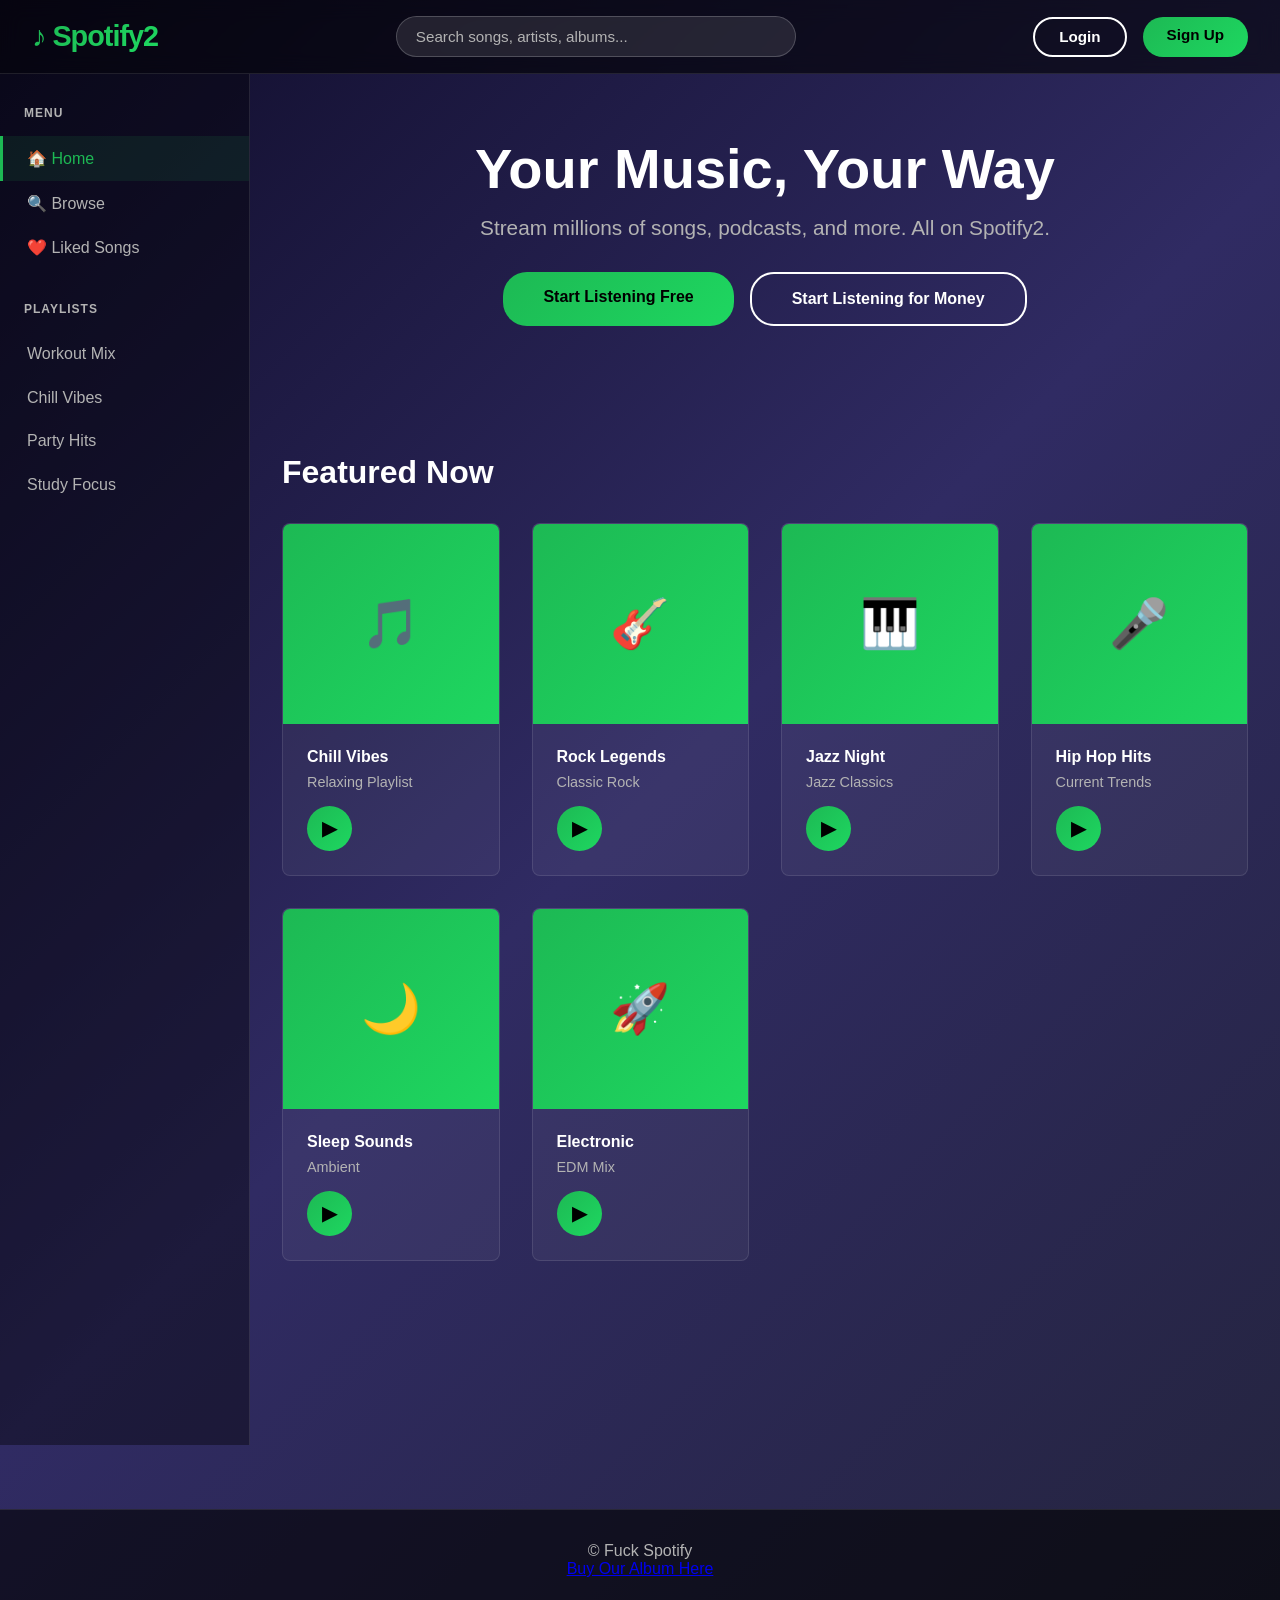
==== index.html @ 7fead693 "init" ====
<!DOCTYPE html>
<html lang="en">

<head>
    <meta charset="UTF-8">
    <meta name="viewport" content="width=device-width, initial-scale=1.0">
    <title>Spotify2 - Free Music Streaming Platform | Listen Online</title>
    <meta name="description"
        content="Spotify2 is a modern music streaming platform. Listen to millions of songs, create playlists, and discover new music. Fast, free, and easy to use music player.">
    <meta name="keywords"
        content="spotify2, spotify 2, music streaming, online music player, free music, music platform, listen to music, audio player, playlists, music discovery">
    <meta name="author" content="Spotify2">
    <meta name="robots" content="index, follow">
    <meta property="og:title" content="Spotify2 - Free Music Streaming Platform">
    <meta property="og:description"
        content="Listen to your favorite music with Spotify2. Stream songs, create playlists, and discover new artists.">
    <meta property="og:type" content="website">
    <meta property="og:url" content="https://spotify2.local">
    <link rel="canonical" href="https://spotify2.local">
    <style>
        * {
            margin: 0;
            padding: 0;
            box-sizing: border-box;
        }

        body {
            font-family: -apple-system, BlinkMacSystemFont, 'Segoe UI', Roboto, Oxygen, Ubuntu, Cantarell, sans-serif;
            background: linear-gradient(135deg, #0f0c29, #302b63, #24243e);
            color: #fff;
            min-height: 100vh;
            display: flex;
            flex-direction: column;
        }

        /* Header/Navigation Bar */
        header {
            background: rgba(0, 0, 0, 0.6);
            backdrop-filter: blur(10px);
            padding: 1rem 2rem;
            position: sticky;
            top: 0;
            z-index: 100;
            border-bottom: 1px solid rgba(255, 255, 255, 0.1);
        }

        .navbar {
            max-width: 100%;
            margin: 0 auto;
            display: flex;
            justify-content: space-between;
            align-items: center;
            gap: 2rem;
        }

        .search-container {
            flex: 1;
            max-width: 400px;
            position: relative;
        }

        .search-bar {
            width: 100%;
            padding: 0.7rem 1.2rem;
            background: rgba(255, 255, 255, 0.1);
            border: 1px solid rgba(255, 255, 255, 0.2);
            border-radius: 24px;
            color: #fff;
            font-size: 0.95rem;
            transition: all 0.3s ease;
        }

        .search-bar::placeholder {
            color: #b3b3b3;
        }

        .search-bar:focus {
            outline: none;
            background: rgba(255, 255, 255, 0.15);
            border-color: #1db954;
            box-shadow: 0 0 10px rgba(29, 185, 84, 0.3);
        }

        .search-dropdown {
            position: absolute;
            top: 100%;
            left: 0;
            right: 0;
            background: rgba(0, 0, 0, 0.95);
            border: 1px solid rgba(29, 185, 84, 0.3);
            border-radius: 8px;
            margin-top: 0.5rem;
            display: none;
            max-height: 300px;
            overflow-y: auto;
            z-index: 1000;
        }

        .search-dropdown.active {
            display: block;
        }

        .suggestion-item {
            padding: 0.8rem 1rem;
            color: #fff;
            cursor: pointer;
            border-bottom: 1px solid rgba(255, 255, 255, 0.1);
            transition: all 0.2s ease;
            text-decoration: none;
            display: flex;
            align-items: center;
            gap: 0.8rem;
        }

        .suggestion-item:last-child {
            border-bottom: none;
        }

        .suggestion-item:hover {
            background: rgba(29, 185, 84, 0.2);
            padding-left: 1.2rem;
        }

        .suggestion-icon {
            font-size: 1.2rem;
        }

        .suggestion-text {
            flex: 1;
        }

        .suggestion-title {
            font-weight: 600;
            margin-bottom: 0.2rem;
        }

        .suggestion-subtitle {
            font-size: 0.8rem;
            color: #b3b3b3;
        }

        .logo {
            font-size: 1.8rem;
            font-weight: 800;
            background: linear-gradient(135deg, #1db954, #1ed760);
            -webkit-background-clip: text;
            -webkit-text-fill-color: transparent;
            background-clip: text;
            letter-spacing: -1px;
            white-space: nowrap;
            text-decoration: none;
        }

        .main-wrapper {
            display: flex;
            flex: 1;
            overflow: hidden;
        }

        /* Sidebar */
        .sidebar {
            width: 250px;
            background: rgba(0, 0, 0, 0.4);
            border-right: 1px solid rgba(255, 255, 255, 0.1);
            padding: 2rem 0;
            overflow-y: auto;
        }

        .sidebar-section {
            margin-bottom: 2rem;
        }

        .sidebar-title {
            font-size: 0.75rem;
            text-transform: uppercase;
            color: #b3b3b3;
            letter-spacing: 1px;
            padding: 0 1.5rem;
            margin-bottom: 1rem;
            font-weight: 700;
        }

        .sidebar-link {
            display: block;
            padding: 0.8rem 1.5rem;
            color: #b3b3b3;
            text-decoration: none;
            transition: all 0.3s ease;
            border-left: 3px solid transparent;
            cursor: pointer;
        }

        .sidebar-link:hover {
            color: #fff;
            background: rgba(29, 185, 84, 0.1);
            border-left-color: #1db954;
        }

        .sidebar-link.active {
            color: #1db954;
            background: rgba(29, 185, 84, 0.1);
            border-left-color: #1db954;
        }

        /* Content wrapper */
        .content {
            flex: 1;
            overflow-y: auto;
            padding-bottom: 120px;
        }

        .nav-buttons {
            display: flex;
            gap: 1rem;
        }

        .btn {
            padding: 0.6rem 1.5rem;
            border: none;
            border-radius: 24px;
            font-weight: 600;
            cursor: pointer;
            transition: all 0.3s ease;
            font-size: 0.95rem;
            text-decoration: none;
            display: inline-block;
        }

        .btn-login {
            background: transparent;
            color: #fff;
            border: 2px solid #fff;
        }

        .btn-login:hover {
            background: #fff;
            color: #000;
            transform: scale(1.05);
        }

        .btn-signup {
            background: linear-gradient(135deg, #1db954, #1ed760);
            color: #000;
        }

        .btn-signup:hover {
            transform: scale(1.05);
            box-shadow: 0 8px 24px rgba(29, 185, 84, 0.4);
        }

        /* Hero Section */
        .hero {
            max-width: 1400px;
            margin: 0 auto;
            padding: 4rem 2rem;
            text-align: center;
        }

        .hero h1 {
            font-size: 3.5rem;
            font-weight: 900;
            margin-bottom: 1rem;
            line-height: 1.1;
        }

        .hero p {
            font-size: 1.3rem;
            color: #b3b3b3;
            margin-bottom: 2rem;
            max-width: 600px;
            margin-left: auto;
            margin-right: auto;
        }

        .cta-buttons {
            display: flex;
            gap: 1rem;
            justify-content: center;
            flex-wrap: wrap;
        }

        .btn-primary {
            padding: 1rem 2.5rem;
            background: linear-gradient(135deg, #1db954, #1ed760);
            color: #000;
            border: none;
            border-radius: 24px;
            font-weight: 700;
            font-size: 1rem;
            cursor: pointer;
            transition: all 0.3s ease;
            text-decoration: none;
            display: inline-block;
        }

        .btn-primary:hover {
            transform: scale(1.05);
            box-shadow: 0 12px 32px rgba(29, 185, 84, 0.5);
        }

        .btn-secondary {
            padding: 1rem 2.5rem;
            background: transparent;
            color: #fff;
            border: 2px solid #fff;
            border-radius: 24px;
            font-weight: 700;
            font-size: 1rem;
            cursor: pointer;
            transition: all 0.3s ease;
            text-decoration: none;
            display: inline-block;
        }

        .btn-secondary:hover {
            background: #fff;
            color: #000;
            transform: scale(1.05);
        }

        /* Featured Section */
        .featured {
            max-width: 1400px;
            margin: 4rem auto;
            padding: 0 2rem;
            width: 100%;
        }

        .section-title {
            font-size: 2rem;
            font-weight: 700;
            margin-bottom: 2rem;
        }

        .music-grid {
            display: grid;
            grid-template-columns: repeat(auto-fill, minmax(200px, 1fr));
            gap: 2rem;
        }

        .music-card {
            background: rgba(255, 255, 255, 0.05);
            border-radius: 8px;
            overflow: hidden;
            cursor: pointer;
            transition: all 0.3s ease;
            border: 1px solid rgba(255, 255, 255, 0.1);
            text-decoration: none;
            display: block;
        }

        .music-card:hover {
            background: rgba(255, 255, 255, 0.1);
            transform: translateY(-8px);
            box-shadow: 0 12px 32px rgba(29, 185, 84, 0.2);
        }

        .card-image {
            width: 100%;
            height: 200px;
            background: linear-gradient(135deg, #1db954, #1ed760);
            display: flex;
            align-items: center;
            justify-content: center;
            font-size: 3rem;
        }

        .card-info {
            padding: 1.5rem;
        }

        .card-title {
            font-weight: 700;
            margin-bottom: 0.5rem;
            font-size: 1rem;
            color: #fff;
        }

        .card-artist {
            color: #b3b3b3;
            font-size: 0.9rem;
            margin-bottom: 1rem;
        }

        .play-btn {
            background: linear-gradient(135deg, #1db954, #1ed760);
            color: #000;
            border: none;
            border-radius: 50%;
            width: 45px;
            height: 45px;
            font-size: 1.2rem;
            cursor: pointer;
            display: flex;
            align-items: center;
            justify-content: center;
            transition: all 0.3s ease;
            font-weight: bold;
        }

        .play-btn:hover {
            transform: scale(1.1);
        }

        /* Player Controls */
        .player {
            position: fixed;
            bottom: 0;
            left: 0;
            right: 0;
            background: rgba(0, 0, 0, 0.8);
            border-top: 1px solid rgba(255, 255, 255, 0.1);
            padding: 1rem 2rem;
            z-index: 200;
        }

        .player-content {
            max-width: 100%;
            margin: 0 auto;
            display: grid;
            grid-template-columns: 200px 1fr 200px;
            gap: 2rem;
            align-items: center;
        }

        .player-song-info {
            display: flex;
            gap: 1rem;
            align-items: center;
        }

        .player-album-art {
            width: 50px;
            height: 50px;
            background: linear-gradient(135deg, #1db954, #1ed760);
            border-radius: 4px;
            display: flex;
            align-items: center;
            justify-content: center;
            font-size: 1.5rem;
            flex-shrink: 0;
        }

        .player-song-details h4 {
            font-size: 0.95rem;
            margin-bottom: 0.2rem;
            font-weight: 600;
        }

        .player-song-details p {
            font-size: 0.8rem;
            color: #b3b3b3;
        }

        .player-controls {
            display: flex;
            flex-direction: column;
            gap: 0.5rem;
        }

        .controls-buttons {
            display: flex;
            justify-content: center;
            gap: 1.5rem;
            align-items: center;
        }

        .control-btn {
            background: transparent;
            border: none;
            color: #fff;
            cursor: pointer;
            font-size: 1.2rem;
            transition: all 0.3s ease;
            padding: 0.5rem;
        }

        .control-btn:hover {
            color: #1db954;
            transform: scale(1.1);
        }

        .play-pause-btn {
            width: 40px;
            height: 40px;
            background: linear-gradient(135deg, #1db954, #1ed760);
            color: #000;
            border-radius: 50%;
            font-size: 1rem;
            font-weight: bold;
        }

        .play-pause-btn:hover {
            color: #000;
        }

        .progress-bar {
            width: 100%;
            height: 4px;
            background: rgba(255, 255, 255, 0.2);
            border-radius: 2px;
            cursor: pointer;
            position: relative;
        }

        .progress-fill {
            height: 100%;
            background: linear-gradient(90deg, #1db954, #1ed760);
            border-radius: 2px;
            width: 35%;
        }

        .time-display {
            display: flex;
            justify-content: space-between;
            font-size: 0.75rem;
            color: #b3b3b3;
            margin-top: 0.3rem;
        }

        .player-right {
            display: flex;
            justify-content: flex-end;
            gap: 1rem;
            align-items: center;
        }

        .volume-control {
            display: flex;
            align-items: center;
            gap: 0.5rem;
        }

        .volume-slider {
            width: 80px;
            height: 4px;
            background: rgba(255, 255, 255, 0.2);
            border-radius: 2px;
            cursor: pointer;
        }

        /* Footer */
        footer {
            background: rgba(0, 0, 0, 0.6);
            padding: 2rem;
            text-align: center;
            color: #b3b3b3;
            margin-top: 4rem;
            border-top: 1px solid rgba(255, 255, 255, 0.1);
        }

        @media (max-width: 1024px) {
            .sidebar {
                width: 200px;
            }

            .search-container {
                max-width: 250px;
            }
        }

        @media (max-width: 768px) {
            .main-wrapper {
                flex-direction: column;
            }

            .sidebar {
                width: 100%;
                border-right: none;
                border-bottom: 1px solid rgba(255, 255, 255, 0.1);
                padding: 1rem 0;
                display: flex;
                overflow-x: auto;
                overflow-y: hidden;
                height: auto;
                display: none;
            }

            .sidebar-section {
                display: flex;
                gap: 2rem;
                margin-bottom: 0;
            }

            .sidebar-title {
                display: none;
            }

            .hero h1 {
                font-size: 2.5rem;
            }

            .music-grid {
                grid-template-columns: repeat(auto-fill, minmax(150px, 1fr));
                gap: 1rem;
            }

            .cta-buttons {
                flex-direction: column;
            }

            .btn-primary,
            .btn-secondary {
                width: 100%;
            }

            .navbar {
                flex-direction: column;
                gap: 1rem;
            }

            .search-container {
                width: 100%;
                max-width: 100%;
            }

            .player-content {
                grid-template-columns: 1fr;
                gap: 1rem;
            }

            .player-right {
                justify-content: center;
            }
        }
    </style>
</head>

<body>
    <!-- Navigation Header -->
    <header>
        <nav class="navbar">
            <div class="logo">♪ Spotify2</div>
            <div class="search-container">
                <input type="text" class="search-bar" id="searchInput" placeholder="Search songs, artists, albums...">
                <div class="search-dropdown" id="searchDropdown">
                    <a href="album.html" class="suggestion-item" id="albumSuggestion">
                        <div class="suggestion-icon">📀</div>
                        <div class="suggestion-text">
                            <div class="suggestion-title">Nobody Like You</div>
                            <div class="suggestion-subtitle">Album by Horsebag</div>
                        </div>
                    </a>
                </div>
            </div>
            <div class="nav-buttons">
                <a href="album.html" class="btn btn-login">Login</a>
                <a href="album.html" class="btn btn-signup">Sign Up</a>
            </div>
        </nav>
    </header>

    <div class="main-wrapper">
        <!-- Sidebar -->
        <aside class="sidebar">
            <div class="sidebar-section">
                <div class="sidebar-title">Menu</div>
                <a href="index.html" class="sidebar-link active">🏠 Home</a>
                <a href="album.html" class="sidebar-link">🔍 Browse</a>
                <a href="album.html" class="sidebar-link">❤️ Liked Songs</a>
            </div>
            <div class="sidebar-section">
                <div class="sidebar-title">Playlists</div>
                <a href="album.html" class="sidebar-link">Workout Mix</a>
                <a href="album.html" class="sidebar-link">Chill Vibes</a>
                <a href="album.html" class="sidebar-link">Party Hits</a>
                <a href="album.html" class="sidebar-link">Study Focus</a>
            </div>
        </aside>

        <!-- Main Content -->
        <div class="content">
            <!-- Hero Section -->
            <section class="hero">
                <h1>Your Music, Your Way</h1>
                <p>Stream millions of songs, podcasts, and more. All on Spotify2.</p>
                <div class="cta-buttons">
                    <a href="album.html" class="btn-primary">Start Listening Free</a>
                    <a target="_blank" href="https://horsebag.bandcamp.com/album/nobody-like-you"
                        class="btn-secondary">Start Listening for Money</a>
                </div>
            </section>

            <!-- Featured Playlists -->
            <section class="featured">
                <h2 class="section-title">Featured Now</h2>
                <div class="music-grid">
                    <a href="album.html" class="music-card">
                        <div class="card-image">🎵</div>
                        <div class="card-info">
                            <div class="card-title">Chill Vibes</div>
                            <div class="card-artist">Relaxing Playlist</div>
                            <div class="play-btn">▶</div>
                        </div>
                    </a>

                    <a href="album.html" class="music-card">
                        <div class="card-image">🎸</div>
                        <div class="card-info">
                            <div class="card-title">Rock Legends</div>
                            <div class="card-artist">Classic Rock</div>
                            <div class="play-btn">▶</div>
                        </div>
                    </a>

                    <a href="album.html" class="music-card">
                        <div class="card-image">🎹</div>
                        <div class="card-info">
                            <div class="card-title">Jazz Night</div>
                            <div class="card-artist">Jazz Classics</div>
                            <div class="play-btn">▶</div>
                        </div>
                    </a>

                    <a href="album.html" class="music-card">
                        <div class="card-image">🎤</div>
                        <div class="card-info">
                            <div class="card-title">Hip Hop Hits</div>
                            <div class="card-artist">Current Trends</div>
                            <div class="play-btn">▶</div>
                        </div>
                    </a>

                    <a href="album.html" class="music-card">
                        <div class="card-image">🌙</div>
                        <div class="card-info">
                            <div class="card-title">Sleep Sounds</div>
                            <div class="card-artist">Ambient</div>
                            <div class="play-btn">▶</div>
                        </div>
                    </a>

                    <a href="album.html" class="music-card">
                        <div class="card-image">🚀</div>
                        <div class="card-info">
                            <div class="card-title">Electronic</div>
                            <div class="card-artist">EDM Mix</div>
                            <div class="play-btn">▶</div>
                        </div>
                    </a>
                </div>
            </section>
        </div>
    </div>

    <script>
        // Search dropdown functionality
        const searchInput = document.getElementById('searchInput');
        const searchDropdown = document.getElementById('searchDropdown');

        searchInput.addEventListener('focus', () => {
            searchDropdown.classList.add('active');
        });

        searchInput.addEventListener('input', (e) => {
            const query = e.target.value.toLowerCase();
            if (query.length > 0) {
                searchDropdown.classList.add('active');
            } else {
                searchDropdown.classList.remove('active');
            }
        });

        // Close dropdown when clicking outside
        document.addEventListener('click', (e) => {
            if (!e.target.closest('.search-container')) {
                searchDropdown.classList.remove('active');
            }
        });

        // Close dropdown when clicking on a suggestion
        document.querySelectorAll('.suggestion-item').forEach(item => {
            item.addEventListener('click', () => {
                searchInput.value = '';
                searchDropdown.classList.remove('active');
            });
        });
    </script>


    <!-- Footer -->
    <footer>
        <p>&copy; Fuck Spotify</p>
        <a target="_blank" href="https://horsebag.bandcamp.com/album/nobody-like-you">Buy Our Album Here</a>
    </footer>
</body>

</html>
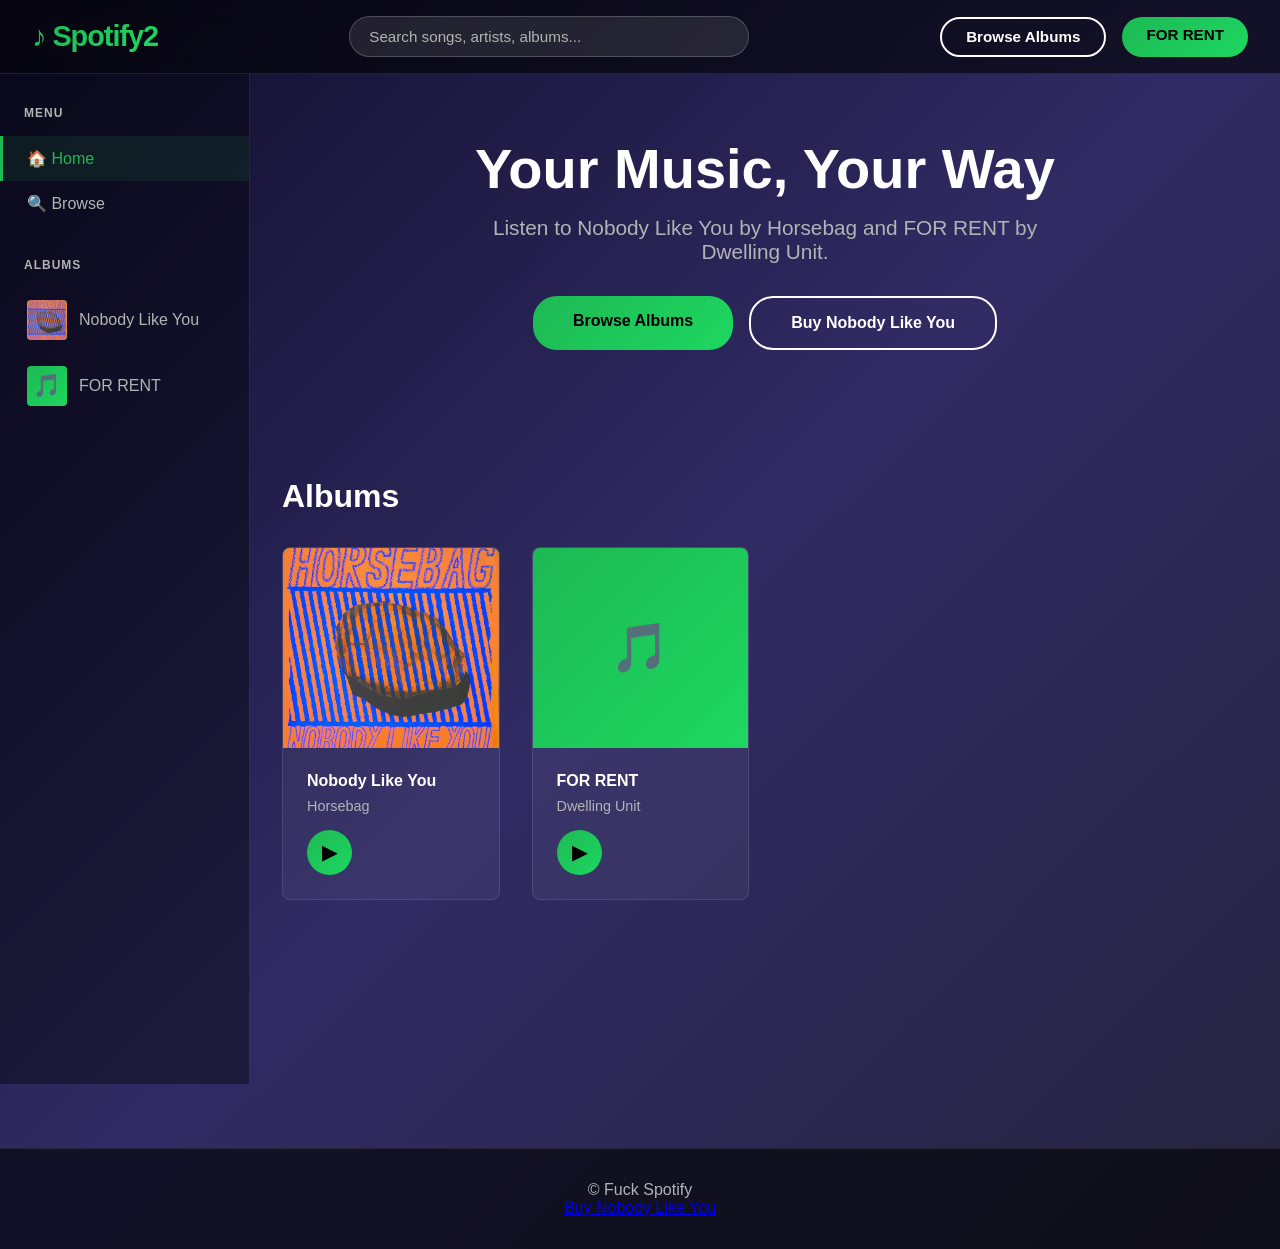
==== commit a66055a4: "for rent" ====
--- a/index.html
+++ b/index.html
@@ -4,16 +4,16 @@
 <head>
     <meta charset="UTF-8">
     <meta name="viewport" content="width=device-width, initial-scale=1.0">
-    <title>Spotify2 - Free Music Streaming Platform | Listen Online</title>
+    <title>Spotify2 | Horsebag &amp; Dwelling Unit</title>
     <meta name="description"
-        content="Spotify2 is a modern music streaming platform. Listen to millions of songs, create playlists, and discover new music. Fast, free, and easy to use music player.">
+        content="Listen to Nobody Like You by Horsebag and FOR RENT by Dwelling Unit on Spotify2.">
     <meta name="keywords"
-        content="spotify2, spotify 2, music streaming, online music player, free music, music platform, listen to music, audio player, playlists, music discovery">
+        content="Spotify2, Horsebag, Dwelling Unit, Nobody Like You, FOR RENT, music, albums">
     <meta name="author" content="Spotify2">
     <meta name="robots" content="index, follow">
-    <meta property="og:title" content="Spotify2 - Free Music Streaming Platform">
+    <meta property="og:title" content="Spotify2 | Horsebag &amp; Dwelling Unit">
     <meta property="og:description"
-        content="Listen to your favorite music with Spotify2. Stream songs, create playlists, and discover new artists.">
+        content="Listen to Nobody Like You by Horsebag and FOR RENT by Dwelling Unit on Spotify2.">
     <meta property="og:type" content="website">
     <meta property="og:url" content="https://spotify2.local">
     <link rel="canonical" href="https://spotify2.local">
@@ -181,13 +181,44 @@
         }
 
         .sidebar-link {
-            display: block;
+            display: flex;
+            align-items: center;
+            gap: 0.75rem;
             padding: 0.8rem 1.5rem;
             color: #b3b3b3;
             text-decoration: none;
             transition: all 0.3s ease;
             border-left: 3px solid transparent;
             cursor: pointer;
+        }
+
+        .sidebar-cover {
+            width: 40px;
+            height: 40px;
+            flex: 0 0 40px;
+            border-radius: 4px;
+            overflow: hidden;
+            position: relative;
+            display: grid;
+            place-items: center;
+            background: linear-gradient(135deg, #1db954, #1ed760);
+        }
+
+        .sidebar-album-title {
+            min-width: 0;
+        }
+
+        .cover-art {
+            position: absolute;
+            inset: 0;
+            width: 100%;
+            height: 100%;
+            object-fit: cover;
+        }
+
+        .cover-fallback {
+            font-size: 1.4rem;
+            line-height: 1;
         }
 
         .sidebar-link:hover {
@@ -362,6 +393,12 @@
             display: flex;
             align-items: center;
             justify-content: center;
+            font-size: 3rem;
+            position: relative;
+            overflow: hidden;
+        }
+
+        .card-image .cover-fallback {
             font-size: 3rem;
         }
 
@@ -633,19 +670,11 @@
             <div class="logo">♪ Spotify2</div>
             <div class="search-container">
                 <input type="text" class="search-bar" id="searchInput" placeholder="Search songs, artists, albums...">
-                <div class="search-dropdown" id="searchDropdown">
-                    <a href="album.html" class="suggestion-item" id="albumSuggestion">
-                        <div class="suggestion-icon">📀</div>
-                        <div class="suggestion-text">
-                            <div class="suggestion-title">Nobody Like You</div>
-                            <div class="suggestion-subtitle">Album by Horsebag</div>
-                        </div>
-                    </a>
-                </div>
+                <div class="search-dropdown" id="searchDropdown"></div>
             </div>
             <div class="nav-buttons">
-                <a href="album.html" class="btn btn-login">Login</a>
-                <a href="album.html" class="btn btn-signup">Sign Up</a>
+                <a href="#albums" class="btn btn-login">Browse Albums</a>
+                <a href="album.html?id=for-rent" class="btn btn-signup">FOR RENT</a>
             </div>
         </nav>
     </header>
@@ -656,15 +685,11 @@
             <div class="sidebar-section">
                 <div class="sidebar-title">Menu</div>
                 <a href="index.html" class="sidebar-link active">🏠 Home</a>
-                <a href="album.html" class="sidebar-link">🔍 Browse</a>
-                <a href="album.html" class="sidebar-link">❤️ Liked Songs</a>
+                <a href="#albums" class="sidebar-link">🔍 Browse</a>
             </div>
             <div class="sidebar-section">
-                <div class="sidebar-title">Playlists</div>
-                <a href="album.html" class="sidebar-link">Workout Mix</a>
-                <a href="album.html" class="sidebar-link">Chill Vibes</a>
-                <a href="album.html" class="sidebar-link">Party Hits</a>
-                <a href="album.html" class="sidebar-link">Study Focus</a>
+                <div class="sidebar-title">Albums</div>
+                <div id="albumLibrary"></div>
             </div>
         </aside>
 
@@ -673,115 +698,30 @@
             <!-- Hero Section -->
             <section class="hero">
                 <h1>Your Music, Your Way</h1>
-                <p>Stream millions of songs, podcasts, and more. All on Spotify2.</p>
+                <p>Listen to Nobody Like You by Horsebag and FOR RENT by Dwelling Unit.</p>
                 <div class="cta-buttons">
-                    <a href="album.html" class="btn-primary">Start Listening Free</a>
+                    <a href="#albums" class="btn-primary">Browse Albums</a>
                     <a target="_blank" href="https://horsebag.bandcamp.com/album/nobody-like-you"
-                        class="btn-secondary">Start Listening for Money</a>
+                        class="btn-secondary">Buy Nobody Like You</a>
                 </div>
             </section>
 
-            <!-- Featured Playlists -->
-            <section class="featured">
-                <h2 class="section-title">Featured Now</h2>
-                <div class="music-grid">
-                    <a href="album.html" class="music-card">
-                        <div class="card-image">🎵</div>
-                        <div class="card-info">
-                            <div class="card-title">Chill Vibes</div>
-                            <div class="card-artist">Relaxing Playlist</div>
-                            <div class="play-btn">▶</div>
-                        </div>
-                    </a>
-
-                    <a href="album.html" class="music-card">
-                        <div class="card-image">🎸</div>
-                        <div class="card-info">
-                            <div class="card-title">Rock Legends</div>
-                            <div class="card-artist">Classic Rock</div>
-                            <div class="play-btn">▶</div>
-                        </div>
-                    </a>
-
-                    <a href="album.html" class="music-card">
-                        <div class="card-image">🎹</div>
-                        <div class="card-info">
-                            <div class="card-title">Jazz Night</div>
-                            <div class="card-artist">Jazz Classics</div>
-                            <div class="play-btn">▶</div>
-                        </div>
-                    </a>
-
-                    <a href="album.html" class="music-card">
-                        <div class="card-image">🎤</div>
-                        <div class="card-info">
-                            <div class="card-title">Hip Hop Hits</div>
-                            <div class="card-artist">Current Trends</div>
-                            <div class="play-btn">▶</div>
-                        </div>
-                    </a>
-
-                    <a href="album.html" class="music-card">
-                        <div class="card-image">🌙</div>
-                        <div class="card-info">
-                            <div class="card-title">Sleep Sounds</div>
-                            <div class="card-artist">Ambient</div>
-                            <div class="play-btn">▶</div>
-                        </div>
-                    </a>
-
-                    <a href="album.html" class="music-card">
-                        <div class="card-image">🚀</div>
-                        <div class="card-info">
-                            <div class="card-title">Electronic</div>
-                            <div class="card-artist">EDM Mix</div>
-                            <div class="play-btn">▶</div>
-                        </div>
-                    </a>
-                </div>
+            <!-- Album cards are generated from the shared catalog. -->
+            <section class="featured" id="albums">
+                <h2 class="section-title">Albums</h2>
+                <div class="music-grid" id="albumGrid"></div>
             </section>
         </div>
     </div>
 
-    <script>
-        // Search dropdown functionality
-        const searchInput = document.getElementById('searchInput');
-        const searchDropdown = document.getElementById('searchDropdown');
-
-        searchInput.addEventListener('focus', () => {
-            searchDropdown.classList.add('active');
-        });
-
-        searchInput.addEventListener('input', (e) => {
-            const query = e.target.value.toLowerCase();
-            if (query.length > 0) {
-                searchDropdown.classList.add('active');
-            } else {
-                searchDropdown.classList.remove('active');
-            }
-        });
-
-        // Close dropdown when clicking outside
-        document.addEventListener('click', (e) => {
-            if (!e.target.closest('.search-container')) {
-                searchDropdown.classList.remove('active');
-            }
-        });
-
-        // Close dropdown when clicking on a suggestion
-        document.querySelectorAll('.suggestion-item').forEach(item => {
-            item.addEventListener('click', () => {
-                searchInput.value = '';
-                searchDropdown.classList.remove('active');
-            });
-        });
-    </script>
+    <script src="albums.js" defer></script>
+    <script src="site.js?v=2" defer></script>
 
 
     <!-- Footer -->
     <footer>
         <p>&copy; Fuck Spotify</p>
-        <a target="_blank" href="https://horsebag.bandcamp.com/album/nobody-like-you">Buy Our Album Here</a>
+        <a target="_blank" href="https://horsebag.bandcamp.com/album/nobody-like-you">Buy Nobody Like You</a>
     </footer>
 </body>
 
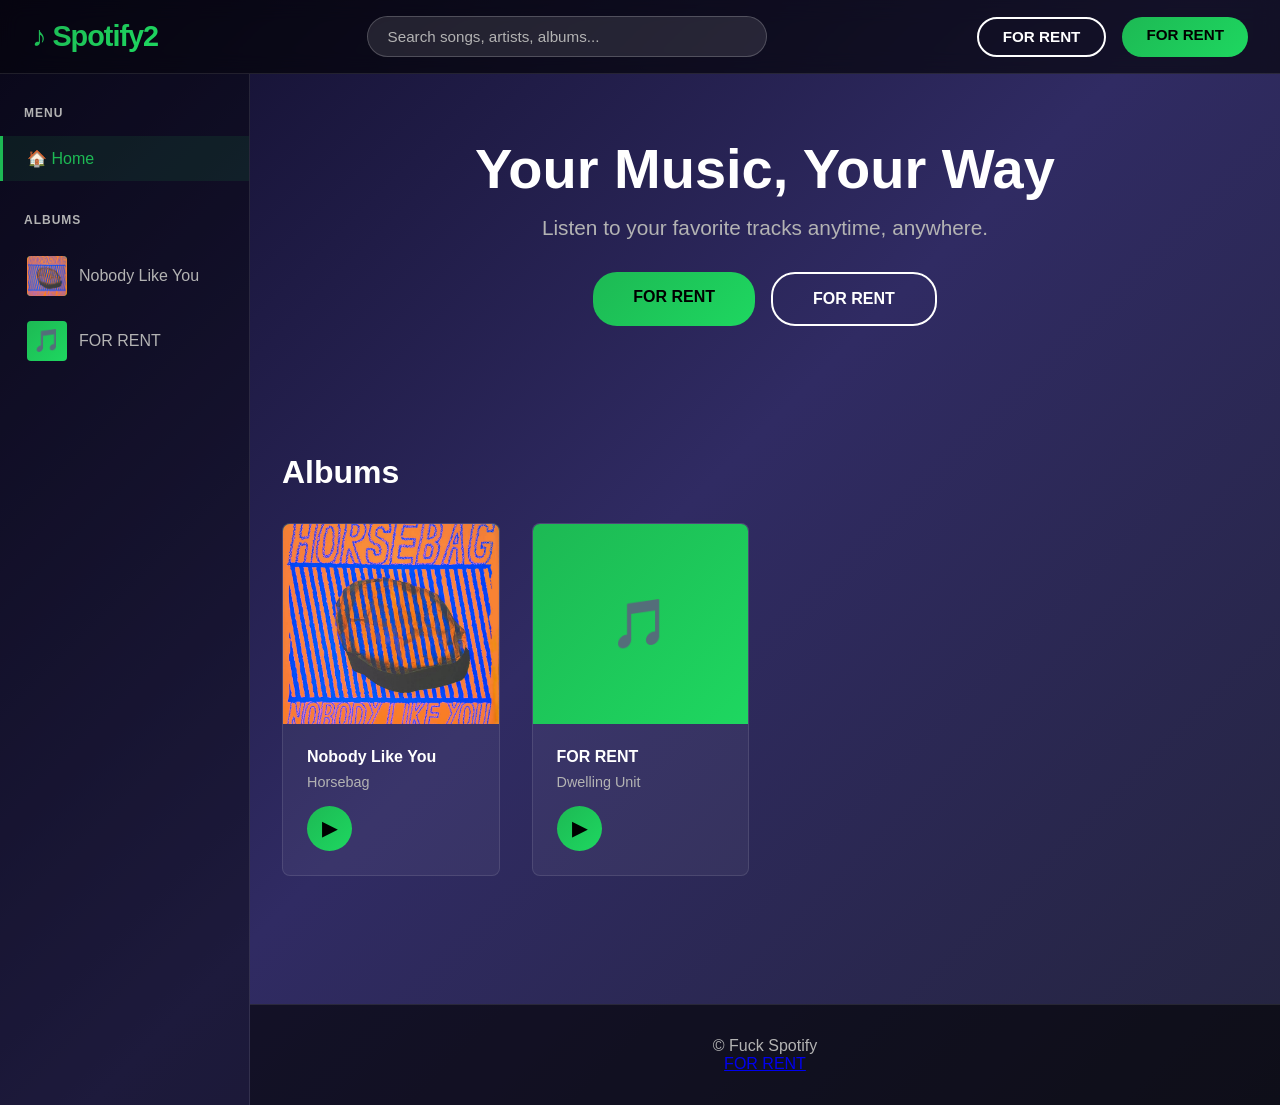
==== commit b9926c21: "for rent full refactor" ====
--- a/index.html
+++ b/index.html
@@ -4,14 +4,14 @@
 <head>
     <meta charset="UTF-8">
     <meta name="viewport" content="width=device-width, initial-scale=1.0">
-    <title>Spotify2 | Horsebag &amp; Dwelling Unit</title>
+    <title>Spotify2 | Horsebag | Dwelling Unit</title>
     <meta name="description"
         content="Listen to Nobody Like You by Horsebag and FOR RENT by Dwelling Unit on Spotify2.">
     <meta name="keywords"
         content="Spotify2, Horsebag, Dwelling Unit, Nobody Like You, FOR RENT, music, albums">
     <meta name="author" content="Spotify2">
     <meta name="robots" content="index, follow">
-    <meta property="og:title" content="Spotify2 | Horsebag &amp; Dwelling Unit">
+    <meta property="og:title" content="Spotify2 | Horsebag | Dwelling Unit">
     <meta property="og:description"
         content="Listen to Nobody Like You by Horsebag and FOR RENT by Dwelling Unit on Spotify2.">
     <meta property="og:type" content="website">
@@ -661,20 +661,21 @@
             }
         }
     </style>
+    <link rel="stylesheet" href="views.css">
 </head>
 
 <body>
     <!-- Navigation Header -->
     <header>
         <nav class="navbar">
-            <div class="logo">♪ Spotify2</div>
+            <a href="index.html" class="logo" aria-label="Spotify2 Home">♪ Spotify2</a>
             <div class="search-container">
                 <input type="text" class="search-bar" id="searchInput" placeholder="Search songs, artists, albums...">
                 <div class="search-dropdown" id="searchDropdown"></div>
             </div>
             <div class="nav-buttons">
-                <a href="#albums" class="btn btn-login">Browse Albums</a>
-                <a href="album.html?id=for-rent" class="btn btn-signup">FOR RENT</a>
+                <a target="_blank" rel="noopener noreferrer" data-album-buy hidden class="btn btn-login">Buy album</a>
+                <a target="_blank" rel="noopener noreferrer" data-album-buy hidden class="btn btn-signup">Buy album</a>
             </div>
         </nav>
     </header>
@@ -685,7 +686,6 @@
             <div class="sidebar-section">
                 <div class="sidebar-title">Menu</div>
                 <a href="index.html" class="sidebar-link active">🏠 Home</a>
-                <a href="#albums" class="sidebar-link">🔍 Browse</a>
             </div>
             <div class="sidebar-section">
                 <div class="sidebar-title">Albums</div>
@@ -698,11 +698,10 @@
             <!-- Hero Section -->
             <section class="hero">
                 <h1>Your Music, Your Way</h1>
-                <p>Listen to Nobody Like You by Horsebag and FOR RENT by Dwelling Unit.</p>
+                <p>Listen to your favorite tracks anytime, anywhere.</p>
                 <div class="cta-buttons">
-                    <a href="#albums" class="btn-primary">Browse Albums</a>
-                    <a target="_blank" href="https://horsebag.bandcamp.com/album/nobody-like-you"
-                        class="btn-secondary">Buy Nobody Like You</a>
+                    <a target="_blank" rel="noopener noreferrer" data-album-buy hidden class="btn-primary">Buy album</a>
+                    <a target="_blank" rel="noopener noreferrer" data-album-buy hidden class="btn-secondary">Buy album</a>
                 </div>
             </section>
 
@@ -712,17 +711,18 @@
                 <div class="music-grid" id="albumGrid"></div>
             </section>
         </div>
+        <!-- Footer -->
+        <footer>
+            <p>&copy; Fuck Spotify</p>
+            <a target="_blank" rel="noopener noreferrer" data-album-buy hidden>Buy album</a>
+        </footer>
     </div>
 
     <script src="albums.js" defer></script>
-    <script src="site.js?v=2" defer></script>
-
-
-    <!-- Footer -->
-    <footer>
-        <p>&copy; Fuck Spotify</p>
-        <a target="_blank" href="https://horsebag.bandcamp.com/album/nobody-like-you">Buy Nobody Like You</a>
-    </footer>
+    <script src="player.js" defer></script>
+    <script src="album.js" defer></script>
+    <script src="site.js?v=4" defer></script>
+
 </body>
 
 </html>
--- a/views.css
+++ b/views.css
@@ -0,0 +1,94 @@
+/* Shared view styles keep both static entry pages identical after navigation. */
+[hidden] { display: none !important; }
+button:disabled, input:disabled { opacity: .45; cursor: not-allowed; }
+:focus-visible { outline: 2px solid #1ed760; outline-offset: 4px; }
+body { padding-bottom: var(--player-height, 0px); }
+.main-wrapper { display: grid; grid-template-columns: auto minmax(0, 1fr); grid-template-rows: 1fr auto; }
+.content { grid-column: 2; min-width: 0; padding-bottom: 0; }
+.sidebar { grid-column: 1; grid-row: 1 / 3; flex-shrink: 0; }
+.main-wrapper > footer { grid-column: 2; }
+.player { background: rgba(10, 10, 16, .96); backdrop-filter: blur(16px); padding-bottom: max(1rem, env(safe-area-inset-bottom)); }
+.player-content { grid-template-columns: minmax(180px, 1fr) minmax(200px, 2fr) minmax(180px, 1fr); }
+.player-song-info, .player-song-details { min-width: 0; }
+.player-song-details h4 { overflow: hidden; text-overflow: ellipsis; white-space: nowrap; }
+.player-album-art { position: relative; overflow: hidden; }
+.player-album-art img { position: absolute; inset: 0; width: 100%; height: 100%; object-fit: cover; }
+.progress-fill { width: 0; }
+#playerStatus { font-size: .8rem; color: #b3b3b3; }
+#albumNotFound { padding: 3rem 2rem; }
+#albumNotFound a { color: #1ed760; }
+
+.album-hero { max-width: 1400px; margin: 0 auto; padding: 3rem 2rem; display: grid; grid-template-columns: 250px minmax(0, 1fr); gap: 3rem; align-items: end; width: 100%; }
+.album-cover { width: 250px; height: 250px; border-radius: 8px; background: linear-gradient(135deg, #1db954, #1ed760); display: flex; align-items: center; justify-content: center; font-size: 5rem; box-shadow: 0 20px 60px rgba(0, 0, 0, .5); overflow: hidden; }
+.album-cover img { width: 100%; height: 100%; object-fit: cover; }
+.album-info { display: flex; flex-direction: column; justify-content: end; min-width: 0; }
+.album-type { font-size: .9rem; color: #b3b3b3; text-transform: uppercase; letter-spacing: 1px; margin-bottom: .5rem; }
+.album-title { font-size: 3rem; font-weight: 900; margin-bottom: .5rem; line-height: 1.1; }
+.album-artist { font-size: 1.1rem; color: #b3b3b3; margin-bottom: 1rem; }
+.album-meta { display: flex; gap: 2rem; margin-bottom: 2rem; flex-wrap: wrap; }
+.meta-item { display: flex; flex-direction: column; }
+.meta-label { color: #b3b3b3; font-size: .9rem; }
+.meta-value { font-size: 1rem; font-weight: 700; }
+.album-description { color: #b3b3b3; margin-bottom: 1.5rem; line-height: 1.5; }
+.album-actions { display: flex; gap: 1rem; flex-wrap: wrap; }
+.btn-play, .btn-like { padding: 1rem 2rem; border: none; border-radius: 24px; font-weight: 700; font-size: 1rem; cursor: pointer; text-decoration: none; display: inline-block; }
+.btn-play { background: linear-gradient(135deg, #1db954, #1ed760); color: #000; }
+.btn-like { background: transparent; color: #fff; border: 2px solid #fff; }
+.songs-container { max-width: 1400px; margin: 3rem auto; padding: 0 2rem; }
+.songs-header, .song-item { display: grid; grid-template-columns: 50px minmax(0, 1fr) 200px 100px 50px; gap: 1rem; }
+.songs-header { padding: 1rem 0; border-bottom: 1px solid rgba(255, 255, 255, .1); color: #b3b3b3; font-size: .9rem; font-weight: 600; text-transform: uppercase; letter-spacing: .5px; margin-bottom: 1rem; }
+.song-item { padding: 1rem; border-radius: 8px; align-items: center; border: 1px solid transparent; cursor: pointer; }
+.song-item:hover { background: rgba(255, 255, 255, .1); border-color: rgba(255, 255, 255, .2); }
+.song-number { text-align: center; color: #b3b3b3; font-weight: 600; }
+.song-details { display: flex; flex-direction: column; justify-content: center; }
+.song-title { font-weight: 600; margin-bottom: .3rem; font-size: 1rem; overflow-wrap: anywhere; }
+.song-artist, .song-album, .song-duration { color: #b3b3b3; font-size: .9rem; }
+.song-duration { text-align: right; }
+.song-play-btn { background: linear-gradient(135deg, #1db954, #1ed760); color: #000; border: none; border-radius: 50%; width: 40px; height: 40px; font-size: 1rem; cursor: pointer; display: flex; align-items: center; justify-content: center; font-weight: bold; opacity: 0; }
+.song-item:hover .song-play-btn, .song-item:focus-within .song-play-btn { opacity: 1; }
+.song-item[aria-disabled="true"] { cursor: default; }
+.song-item[aria-current="true"] { background: rgba(29, 185, 84, .15); }
+.song-item[aria-disabled="true"] .song-play-btn { opacity: .45; }
+
+.hero { max-width: 1400px; margin: 0 auto; padding: 4rem 2rem; text-align: center; }
+.hero h1 { font-size: 3.5rem; font-weight: 900; margin-bottom: 1rem; line-height: 1.1; }
+.hero p { font-size: 1.3rem; color: #b3b3b3; margin: 0 auto 2rem; max-width: 600px; }
+.cta-buttons { display: flex; gap: 1rem; justify-content: center; flex-wrap: wrap; }
+.btn-primary, .btn-secondary { padding: 1rem 2.5rem; border: none; border-radius: 24px; font-weight: 700; font-size: 1rem; cursor: pointer; text-decoration: none; display: inline-block; }
+.btn-primary { background: linear-gradient(135deg, #1db954, #1ed760); color: #000; }
+.btn-secondary { background: transparent; color: #fff; border: 2px solid #fff; }
+.featured { max-width: 1400px; margin: 4rem auto; padding: 0 2rem; width: 100%; }
+.section-title { font-size: 2rem; font-weight: 700; margin-bottom: 2rem; }
+.music-grid { display: grid; grid-template-columns: repeat(auto-fill, minmax(200px, 1fr)); gap: 2rem; }
+.music-card { background: rgba(255, 255, 255, .05); border-radius: 8px; overflow: hidden; cursor: pointer; transition: all .3s ease; border: 1px solid rgba(255, 255, 255, .1); text-decoration: none; display: block; }
+.music-card:hover { background: rgba(255, 255, 255, .1); transform: translateY(-8px); box-shadow: 0 12px 32px rgba(29, 185, 84, .2); }
+.card-image { width: 100%; height: 200px; background: linear-gradient(135deg, #1db954, #1ed760); display: flex; align-items: center; justify-content: center; position: relative; overflow: hidden; }
+.card-image .cover-fallback { font-size: 3rem; }
+.card-info { padding: 1.5rem; }
+.card-title { font-weight: 700; margin-bottom: .5rem; font-size: 1rem; color: #fff; }
+.card-artist { color: #b3b3b3; font-size: .9rem; margin-bottom: 1rem; }
+.play-btn { background: linear-gradient(135deg, #1db954, #1ed760); color: #000; border-radius: 50%; width: 45px; height: 45px; font-size: 1.2rem; display: flex; align-items: center; justify-content: center; font-weight: bold; }
+
+@media (max-width: 1100px) and (min-width: 769px) {
+    .songs-header, .song-item { grid-template-columns: 40px minmax(0, 1fr) 100px 70px 40px; gap: .5rem; }
+    .player-content { grid-template-columns: minmax(140px, 1fr) minmax(160px, 2fr) 160px; gap: 1rem; }
+}
+@media (max-width: 768px) {
+    .main-wrapper { display: flex; }
+    .album-hero { grid-template-columns: minmax(0, 1fr); text-align: center; gap: 2rem; }
+    .album-cover { width: 200px; height: 200px; margin: 0 auto; }
+    .album-title { font-size: 2rem; }
+    .album-meta, .album-actions { justify-content: center; }
+    .songs-header, .song-item { grid-template-columns: 32px minmax(0, 1fr) 40px; gap: .5rem; }
+    .song-album, .song-duration { display: none; }
+    .songs-header > :nth-child(3), .songs-header > :nth-child(4) { display: none; }
+    .songs-container { padding: 0 1rem; }
+    .song-play-btn { opacity: 1; }
+    .hero h1 { font-size: 2.5rem; }
+    .music-grid { grid-template-columns: repeat(auto-fill, minmax(150px, 1fr)); gap: 1rem; }
+    .cta-buttons { flex-direction: column; }
+    .player { padding: .75rem 1rem; padding-bottom: max(.75rem, env(safe-area-inset-bottom)); }
+    .player-content { grid-template-columns: minmax(0, 1fr); gap: .5rem; }
+    .player-song-info { gap: .75rem; }
+    .player-right { justify-content: center; }
+}
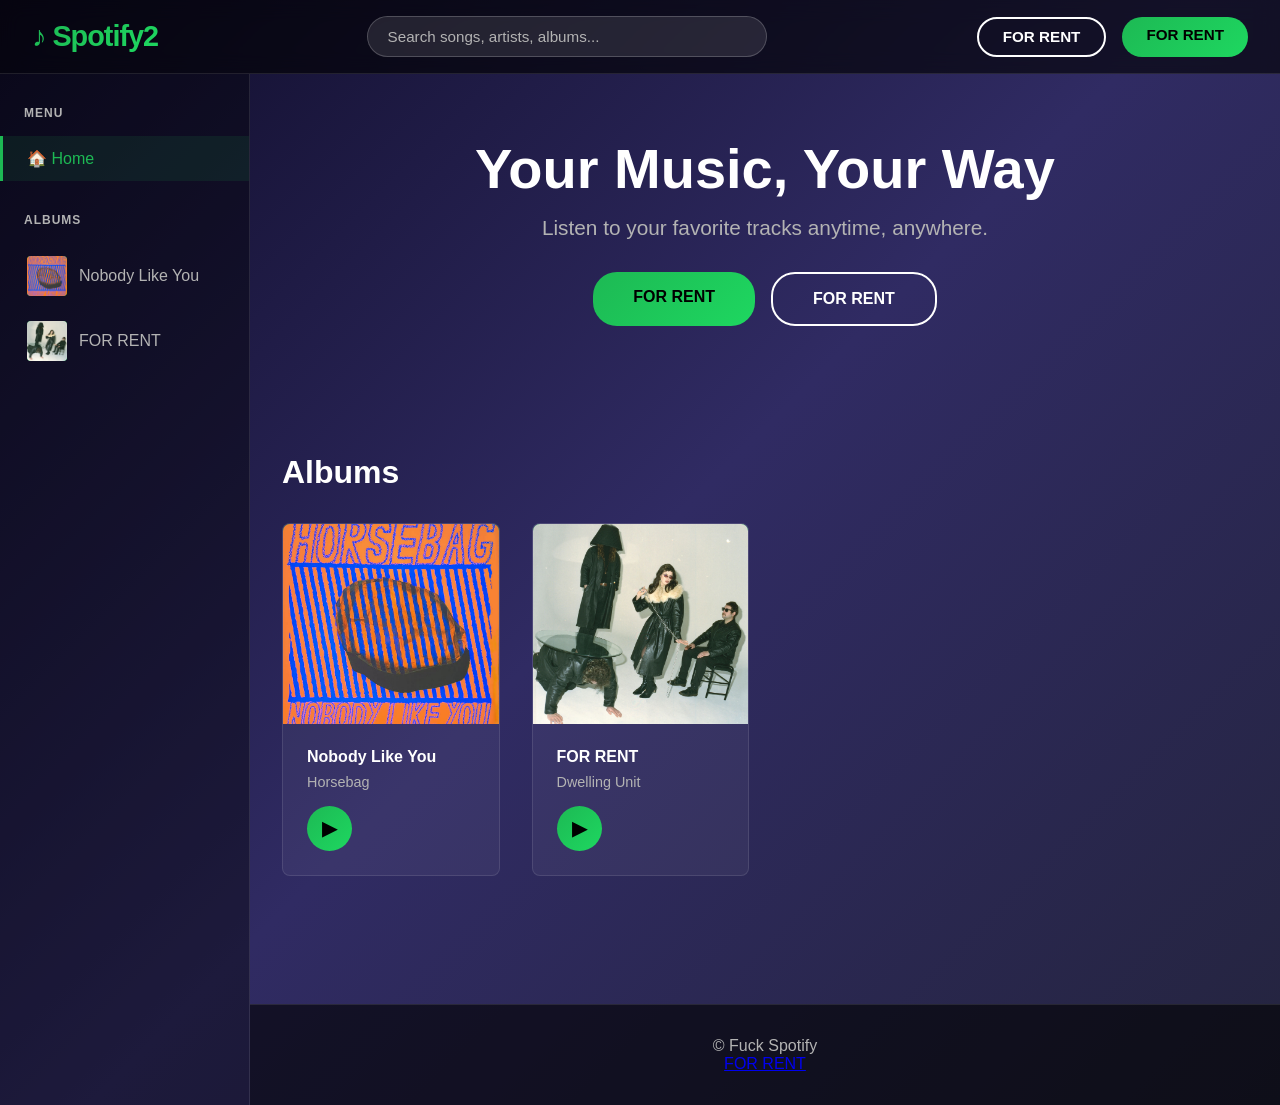
==== commit d4ad396f: "mobile" ====
--- a/index.html
+++ b/index.html
@@ -633,7 +633,7 @@
             }
 
             .cta-buttons {
-                flex-direction: column;
+                display: none;
             }
 
             .btn-primary,
--- a/views.css
+++ b/views.css
@@ -17,6 +17,8 @@
 #playerStatus { font-size: .8rem; color: #b3b3b3; }
 #albumNotFound { padding: 3rem 2rem; }
 #albumNotFound a { color: #1ed760; }
+.suggestion-icon { position: relative; width: 40px; height: 40px; flex-shrink: 0; border-radius: 4px; overflow: hidden; display: flex; align-items: center; justify-content: center; background: linear-gradient(135deg, #1db954, #1ed760); }
+.suggestion-icon .cover-art { position: absolute; inset: 0; width: 100%; height: 100%; object-fit: cover; }
 
 .album-hero { max-width: 1400px; margin: 0 auto; padding: 3rem 2rem; display: grid; grid-template-columns: 250px minmax(0, 1fr); gap: 3rem; align-items: end; width: 100%; }
 .album-cover { width: 250px; height: 250px; border-radius: 8px; background: linear-gradient(135deg, #1db954, #1ed760); display: flex; align-items: center; justify-content: center; font-size: 5rem; box-shadow: 0 20px 60px rgba(0, 0, 0, .5); overflow: hidden; }
@@ -86,7 +88,8 @@
     .song-play-btn { opacity: 1; }
     .hero h1 { font-size: 2.5rem; }
     .music-grid { grid-template-columns: repeat(auto-fill, minmax(150px, 1fr)); gap: 1rem; }
-    .cta-buttons { flex-direction: column; }
+    .cta-buttons { display: none; }
+    .featured .section-title { display: none; }
     .player { padding: .75rem 1rem; padding-bottom: max(.75rem, env(safe-area-inset-bottom)); }
     .player-content { grid-template-columns: minmax(0, 1fr); gap: .5rem; }
     .player-song-info { gap: .75rem; }
